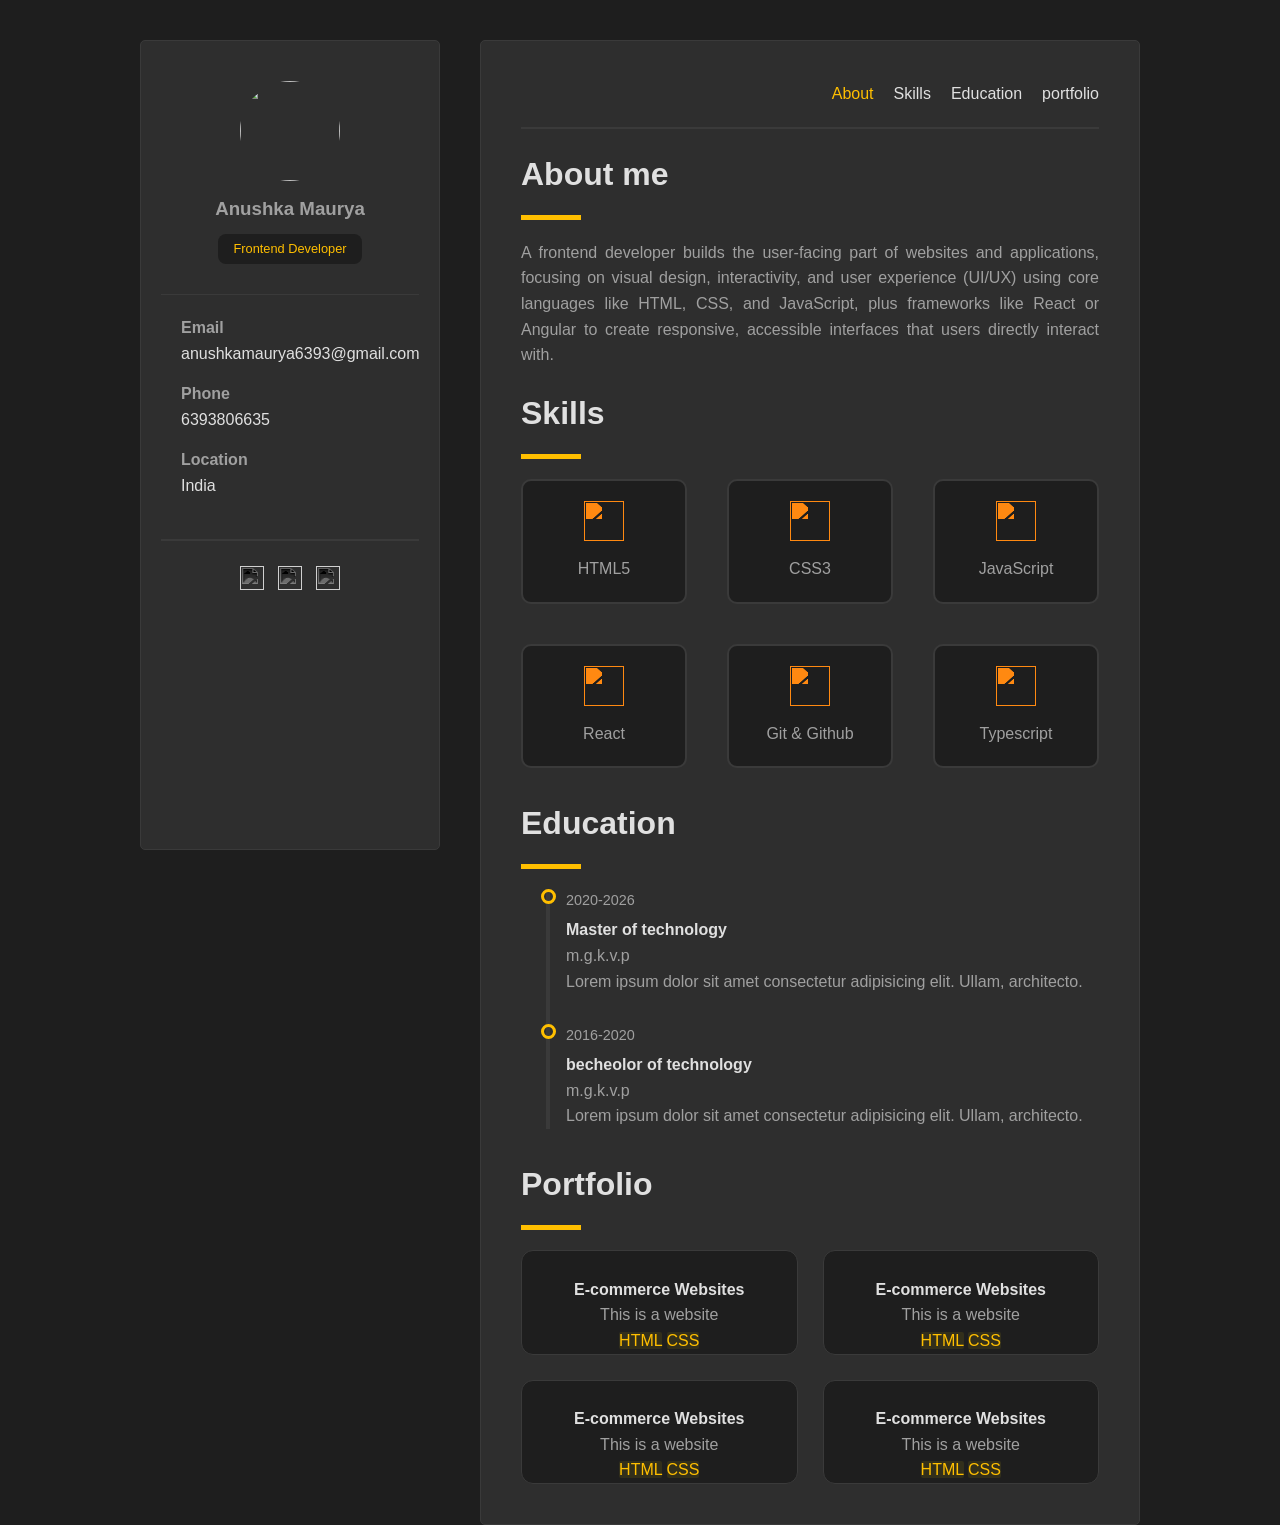
==== portfolio.html @ 545edbd9 "first commit" ====
<!DOCTYPE html>
<html lang="en">
<head>
    <meta charset="UTF-8">
    <meta name="viewport" content="width=device-width, initial-scale=1.0">
    <title>Document</title>
    <link rel="stylesheet" href="portfolio.css">
</head>
<body>
    <div class="main-container">
      
       <!-- Sidebar Section -->
        <div class="sidebar">
          <!-- Profile -->
           <div class="profile">
            <img src="https://admin.wac.co/uploads/Front_end_d_Developer_Skills_588c75ab73.png" alt="" class="profile-img">
            <h3> Anushka Maurya</h3>
            <p> Frontend Developer</p>
           </div>

           <!-- Contact Information -->
            <div class="contect">
                <div class="email">
                    <h4 class="label">Email</h4>
                    <a href="mailto:anushkamaurya6393@gmail.com" class="value">anushkamaurya6393@gmail.com</a>

                </div>
                 <div class="phone">
                    <h4 class="label">Phone</h4>
                    <a href="tel:6393806635" class="value">6393806635</a>
                 </div>
                 <div class="location">
                    <h4 class="label">Location</h4>
                    <p class="value">India</p>
                 </div>
            </div>


            <!--social media links-->
            <div class="social">
                <a href=""> <img src="https://simpleicons.org/icons/x.svg" alt=""></a>
                <a href=""> <img src="https://simpleicons.org/icons/whatsapp.svg" alt=""></a>
                <a href=""> <img src="https://simpleicons.org/icons/telegram.svg" alt=""></a>

            </div>

               
        </div>
     <!-- Main Content Section -->
        <div class="main-content">
            <!-- navigation -->
             <div id="navigation">
                <nav>
                    <a href="#about" class="active"> About</a>
                    <a href="#skills">Skills</a>
                    <a href="#education">Education</a>
                    <a href="#portfolio"> portfolio</a>
                </nav>

             </div>

             <!-- About me -->
              <div id="about" >
                <h2 class="heading">About me</h2>
                <div class="line"></div>
                <p class="paira">A frontend developer builds the user-facing part of websites and applications, focusing on visual design, interactivity, and user experience (UI/UX) using core languages like HTML, CSS, and JavaScript, plus frameworks like React or Angular to create responsive, accessible interfaces that users directly interact with.</p>
              </div>

              <!-- My skills -->
               <div id="skills">
                <h2 class="heading">Skills</h2>
                <div class="line"></div>
                <div class="grid-container">
                 <div class="item">
                    <img src="https://simpleicons.org/icons/html5.svg" alt="">
                    <h4>HTML5</h4>
                 </div>
                 <div class="item">
                    <img src="https://simpleicons.org/icons/css.svg" alt="">
                    <h4>CSS3</h4>
                 </div>
                 <div class="item">
                    <img src="https://simpleicons.org/icons/javascript.svg" alt="">
                    <h4>JavaScript</h4>
                 </div>
                 <div class="item">
                    <img src="https://simpleicons.org/icons/react.svg" alt="">
                    <h4>React</h4>
                 </div>
                 <div class="item">
                    <img src="https://simpleicons.org/icons/git.svg" alt="">
                    <h4>Git & Github</h4>
                 </div>
                 <div class="item">
                    <img src="https://simpleicons.org/icons/typescript.svg" alt="">
                    <h4>Typescript</h4>
                 </div>
                </div>
               </div>

               <!-- Education -->
                <div id="education">
                <h2 class="heading">Education</h2>
                <div class="line"></div>
                <div class="edtech">
                  <div class="edfirst">
                      <div class="goal"></div>
                     <div class="year">2020-2026</div>
                     <h4 class="degree">Master of technology</h4>
                     <p class="college"> m.g.k.v.p </p>
                     <p class="work">Lorem ipsum dolor sit amet consectetur adipisicing elit. Ullam, architecto.</p>
                    
                  </div>
                  <div class="edsecond">
                      <div class="goal"></div>
                     <div class="year">2016-2020</div>
                     <h4 class="degree">becheolor of technology</h4>
                     <p class="college">m.g.k.v.p</p>
                     <p class="work">Lorem ipsum dolor sit amet consectetur adipisicing elit. Ullam, architecto.</p>
                     
                  </div>
                  <div class="linear"></div>
                  </div>

                </div>
                 <!-- portfolio -->
                 <div id="portfolio">
                    <h2 class="heading">Portfolio</h2>
                    <div class="line"></div>
                    <div class="project-container">
                     <div class="project">
                        <img src="https://admin.wac.co/uploads/Front_end_d_Developer_Skills_588c75ab73.png" alt="">
                        <div class="card">
                           <h4> E-commerce Websites</h4>
                           <p>This is a website </p>
                           <span>HTML</span> <span>CSS</span>
                        </div>
                     </div>
                      <div class="project">
                        <img src="https://admin.wac.co/uploads/Front_end_d_Developer_Skills_588c75ab73.png" alt="">
                        <div class="card">
                           <h4> E-commerce Websites</h4>
                           <p>This is a website </p>
                           <span>HTML</span> <span>CSS</span>
                        </div>
                     </div>
                      <div class="project">
                        <img src="https://admin.wac.co/uploads/Front_end_d_Developer_Skills_588c75ab73.png" alt="">
                        <div class="card">
                           <h4> E-commerce Websites</h4>
                           <p>This is a website </p>
                           <span>HTML</span> <span>CSS</span>
                        </div>
                     </div>
                      <div class="project">
                        <img src="https://admin.wac.co/uploads/Front_end_d_Developer_Skills_588c75ab73.png" alt="">
                        <div class="card">
                           <h4> E-commerce Websites</h4>
                           <p>This is a website </p>
                           <span>HTML</span> <span>CSS</span>
                        </div>
                     </div>
                    
                        
                     </div>
                    </div>
                    
                  </div>
               
          </div>

               
      </div> 
        
    
</body>
</html>
---- portfolio.css ----
*{
    margin: 0;
    padding: 0;
    box-sizing: border-box;
}
body{
    background-color: #1e1e1e;
    font-family: sans-serif;
    color: #a0a0a0;
    line-height: 1.6;
}
.main-container{
    display: grid;
    max-width: 1000px;
    grid-template-columns: 300px 1fr;
    gap: 40px;
    padding-top: 40px;
    margin: auto;
}
.sidebar{
    background-color: #2e2e2e;
    height: 90vh;
    border: 1px solid #3a3a3a;
    border-radius: 5px;
    padding: 20px;
    position: sticky;
    top: 40px;
   
}
.main-content{
    background-color: #2e2e2e;
   
    border: 1px solid #3a3a3a;
    border-radius: 5px;
    padding: 40px;
  
}

/*   profile*/

.profile{
    text-align: center;
    padding: 20px;
    border-bottom: 1px solid #3a3a3a;
}
.profile img{
    height: 100px;
    width: 100px;
    border-radius: 50%;
    margin-bottom: 5px;
}
.profile h3{
    margin: 5px;
}
.profile p{
    margin: 10px;
    padding: 5px 15px;
    background-color: #1e1e1e;
    color: #ffbf00;
    font-size: 0.8rem;
    margin-top: 5px;
    border-radius: 8px;
    display: inline-block;
}


/* contect Information */
.contect{
    padding: 20px;
    

}
.value{
    color: #e0e0e0;
    text-decoration: none;
}
.email,.phone{
    margin-bottom: 15px;
}


/*social*/

.social{
    margin-top: 20px;
    border-top: 2px solid #3a3a3a;
    padding-top: 20px;
    text-align: center;

}
.social img{
    height: 24px;
    width: 24px;
    margin:  5px;
    filter: grayscale(1) invert(1.7);
    transition: filter 0.3s ease;
}
.social img:hover{
    filter: grayscale(0) invert(0);

}


/* main-content */

/* navigation */

#navigation{
     
    margin-bottom: 20px;
    padding-bottom: 20px;
    border-bottom: 2px solid #3a3a3a;
}
nav{
     gap: 20px;
    display: flex;
    justify-content: flex-end;
}

nav a{
    color: #e0e0e0;
    text-decoration: none;
    font-weight: 500;
    transition: color 0.3s ease;
}
.active, nav a:hover{
    color: #ffbf00;
}


/* about me */
 
.heading{
    font-size: 2rem ;
    margin-bottom: 15px;
    color: #e0e0e0;
}
.line{
    height: 5px;
    width: 60px;
    background-color: #ffbf00;
    margin-bottom: 20px;
}
#about{
    margin-bottom: 20px;
}
.paira{
    text-align: justify;
}

/* skillls */

.grid-container{
    display: grid;
    grid-template-columns: repeat(auto-fit ,minmax(120px,1fr));
    gap: 40px;
    text-align: center;
    margin-top: 20px;
    transition: transform 0.3s ease, box-shadow 0.3s ease;
}

.item{
    padding: 20px;
    border: 2px solid #3a3a3a;
    border-radius: 10px;
    background-color: #1e1e1e;
    
}
.item img{
    height: 40px;
    width: 40px;
    filter: invert(50%) sepia(50%) saturate(1000%) hue-rotate(350deg) brightness(110%) contrast(101%);
    margin-bottom: 15px;
}

.item h4{
    font-weight: 500;
    font-size: 1rem;
}
.item:hover{
    transform: scale(1.1);
    box-shadow: 0px 0px 10px 5px rgba(0, 0, 0, 0.3);
}


/* Education */

#education{
    margin-top: 30px;
}
.edtech{
    padding-left: 20px;
    position: relative;
}
.year{
    font-size: 0.9rem;
    color:#a0a0a0 ;
    margin-bottom: 5px;

}
.degree{
    color: #e0e0e0;

}
.edfirst,.edsecond{
   padding-left: 25px;
    margin-bottom: 30px;
    position: relative;

}
.goal{
    height: 15px;
    width: 15px;
    border-radius: 50%;
    border: 3px solid #ffbf00;
    position: absolute;
    top: 0px;
    left: 0px;
    z-index: 5;
}

.linear{
    position: absolute;
    width: 2px;
    top: 0px;
    bottom: 0px;
    left: 25px;
    border: 2px solid #3a3a3a;
}


/* portfolio section */
#portfolia{
    margin-top: 30px;
    
}

.project-container{
    display: grid;
    grid-template-columns: 1fr 1fr;
    gap: 25px;
}
.project img{
    height: 180;
    width: 100%;
    object-fit: cover;
}
.project{
    background-color:#1e1e1e ;
    border: 1px solid #3a3a3a;
    border-radius: 12px;
    overflow: hidden;
    transition: transform 0.5s ease,box-shadow 0.5s ease;
    
}
.project:hover{
    transform: translateY(-10px);
     box-shadow: 0px 0px 10px 5px rgba(0, 0, 0, 0.3);
    
}
.card{
    text-align: center;
}
.card h4{
    color: #e0e0e0;

}
.card span{
    background-color: rgba(225,191,0,0.1);
    color: #ffbf00;
    border-radius: 2px;
}
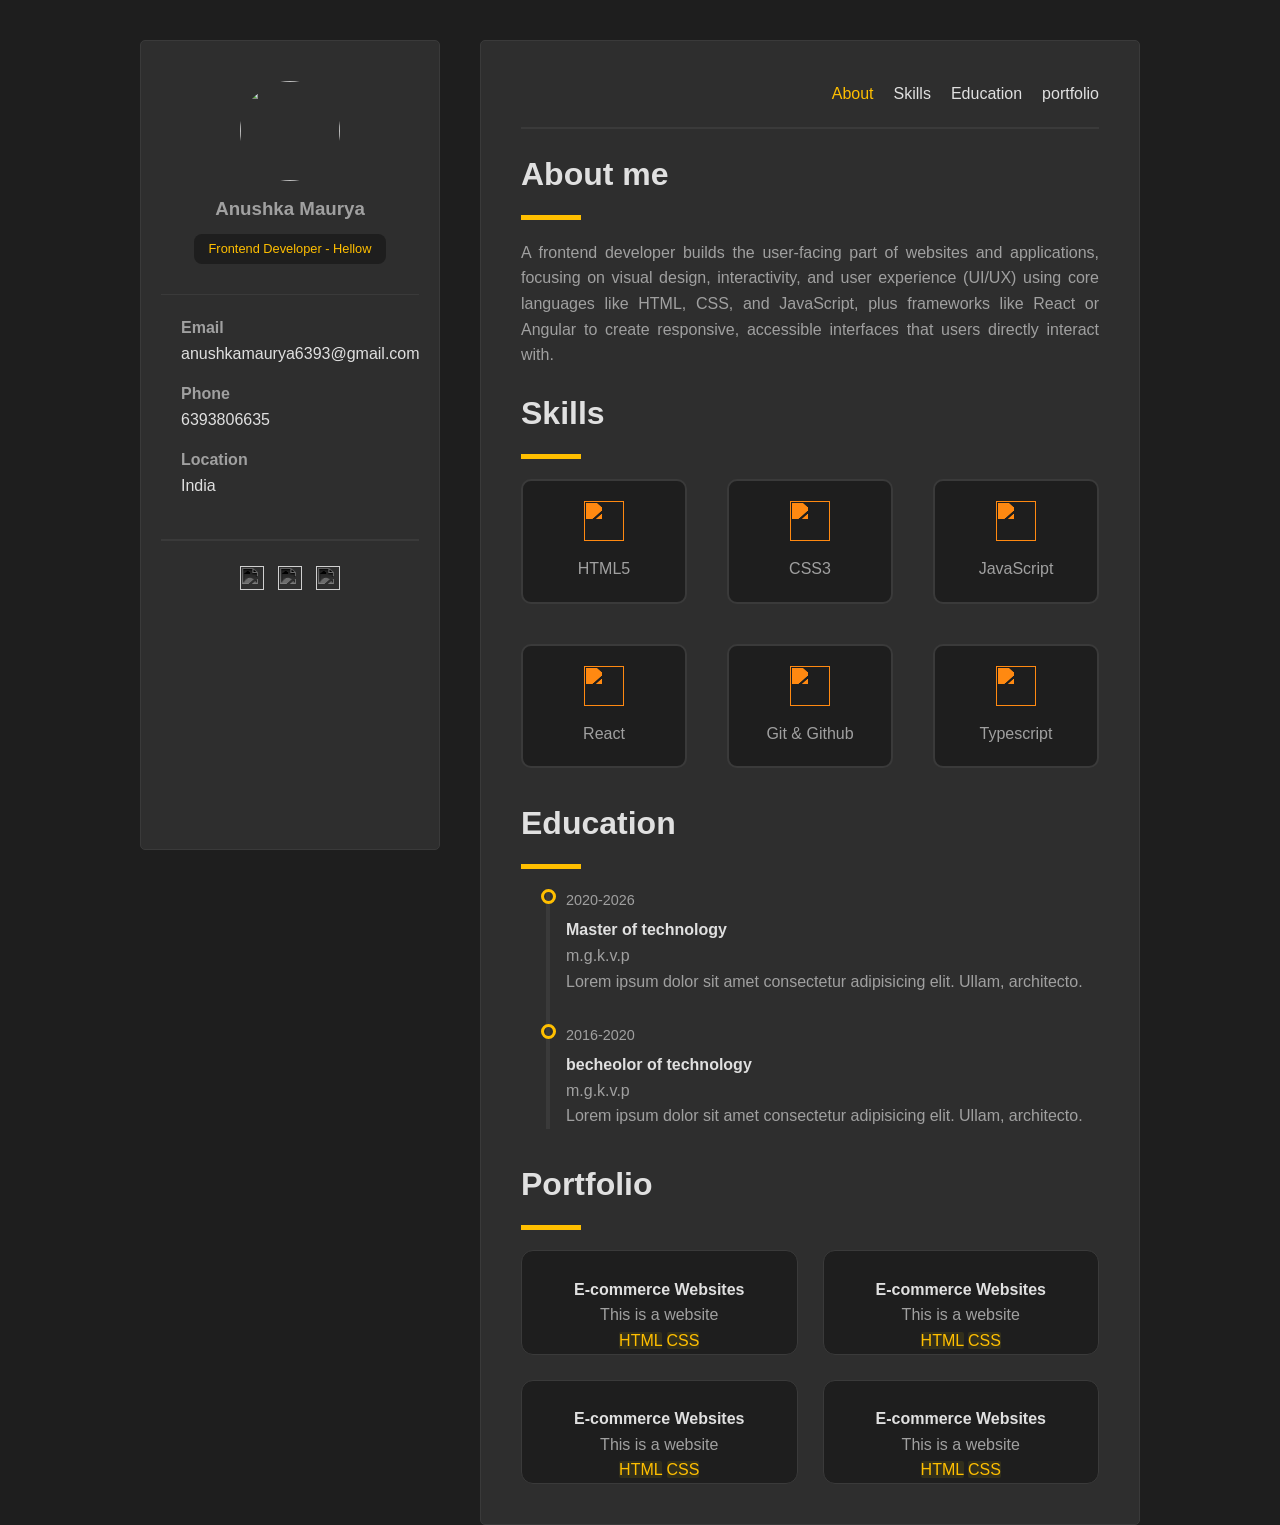
==== commit 85546b52: "some changes" ====
--- a/portfolio.html
+++ b/portfolio.html
@@ -15,7 +15,7 @@
            <div class="profile">
             <img src="https://admin.wac.co/uploads/Front_end_d_Developer_Skills_588c75ab73.png" alt="" class="profile-img">
             <h3> Anushka Maurya</h3>
-            <p> Frontend Developer</p>
+            <p> Frontend Developer - Hellow</p>
            </div>
 
            <!-- Contact Information -->
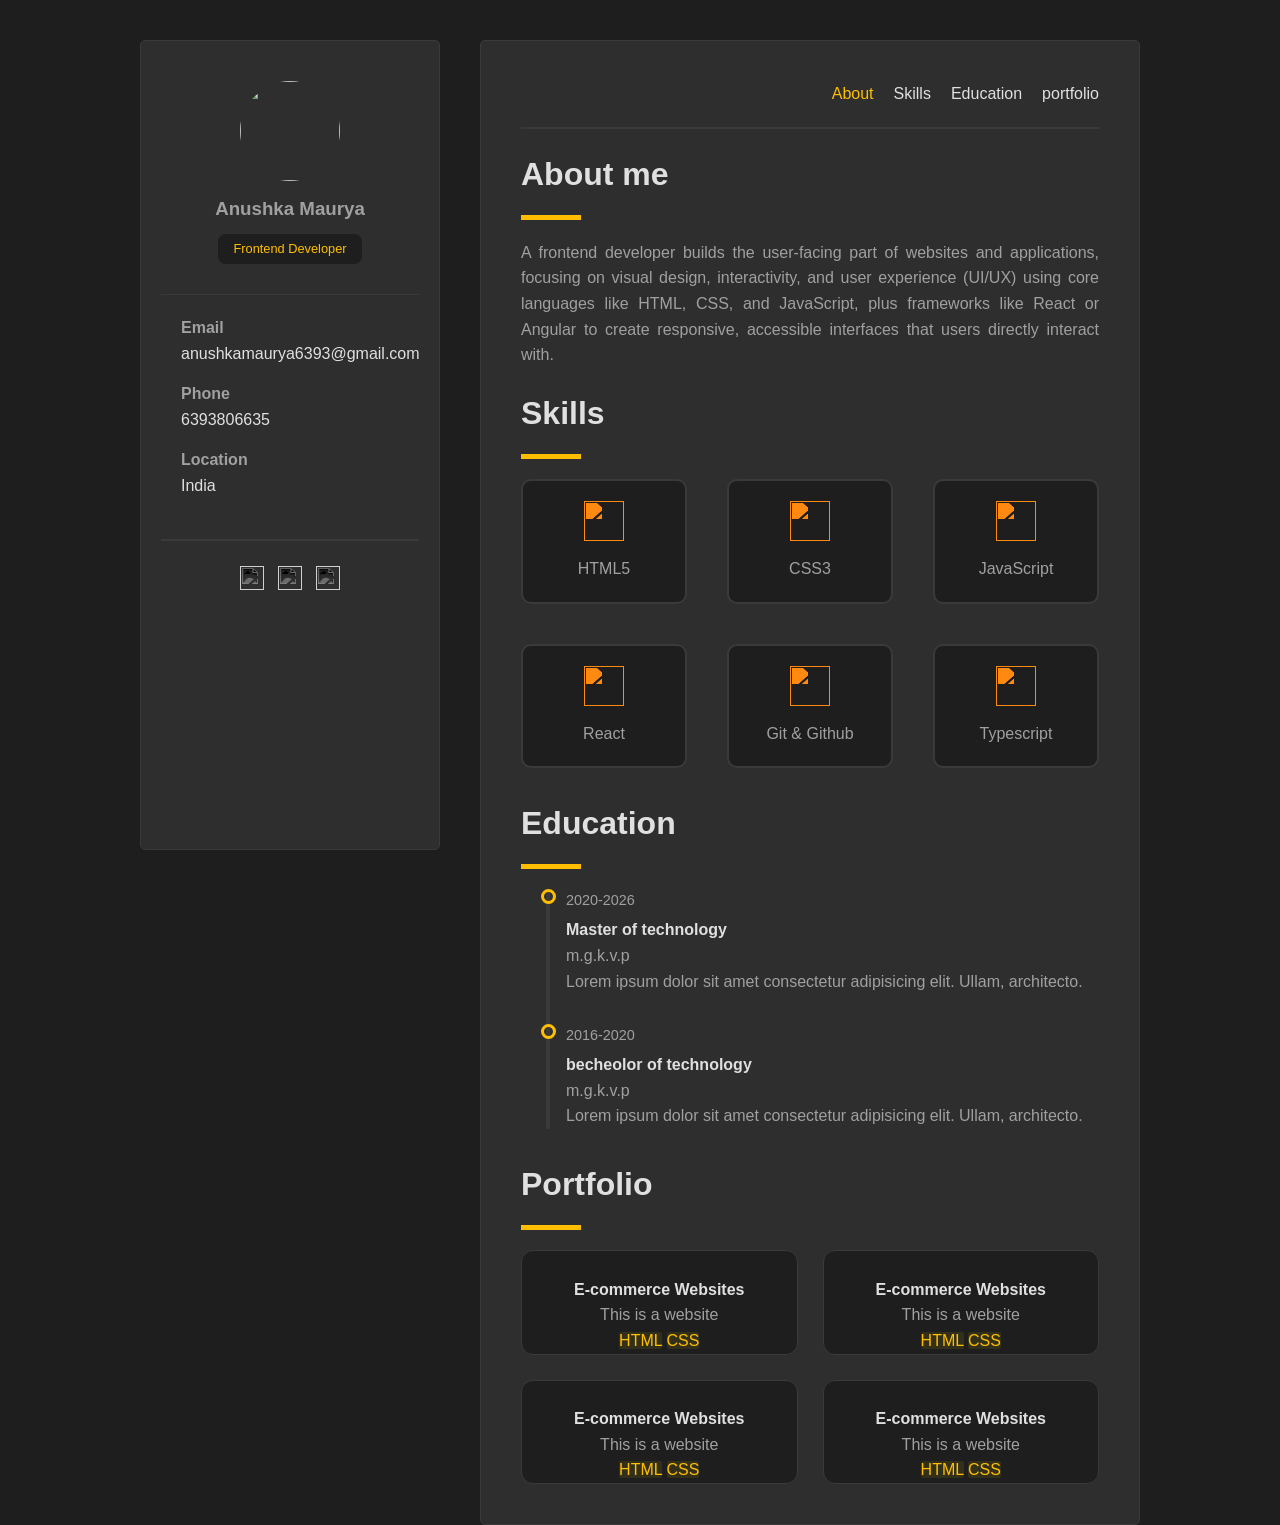
==== commit bba74fd4: "new changes" ====
--- a/portfolio.html
+++ b/portfolio.html
@@ -15,7 +15,7 @@
            <div class="profile">
             <img src="https://admin.wac.co/uploads/Front_end_d_Developer_Skills_588c75ab73.png" alt="" class="profile-img">
             <h3> Anushka Maurya</h3>
-            <p> Frontend Developer - Hellow</p>
+            <p> Frontend Developer</p>
            </div>
 
            <!-- Contact Information -->
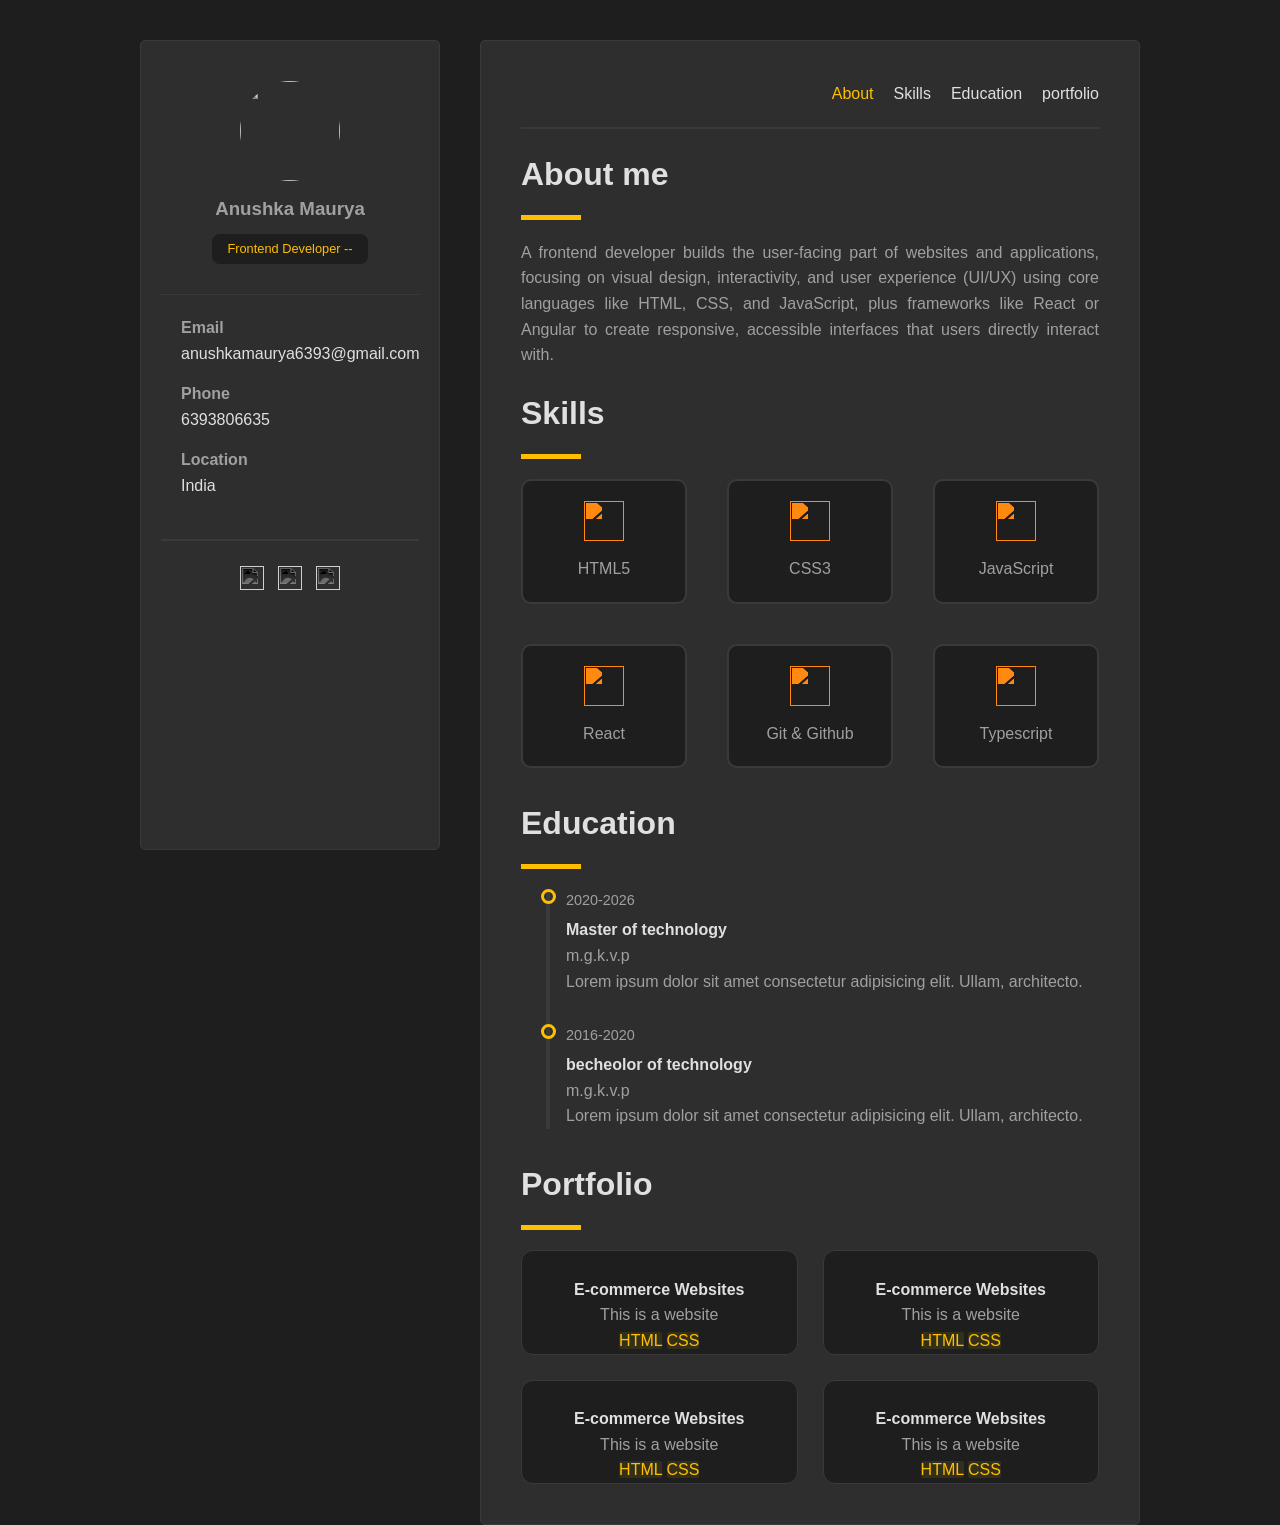
==== commit 2d9831e3: "--" ====
--- a/portfolio.html
+++ b/portfolio.html
@@ -15,7 +15,7 @@
            <div class="profile">
             <img src="https://admin.wac.co/uploads/Front_end_d_Developer_Skills_588c75ab73.png" alt="" class="profile-img">
             <h3> Anushka Maurya</h3>
-            <p> Frontend Developer</p>
+            <p> Frontend Developer --</p>
            </div>
 
            <!-- Contact Information -->
